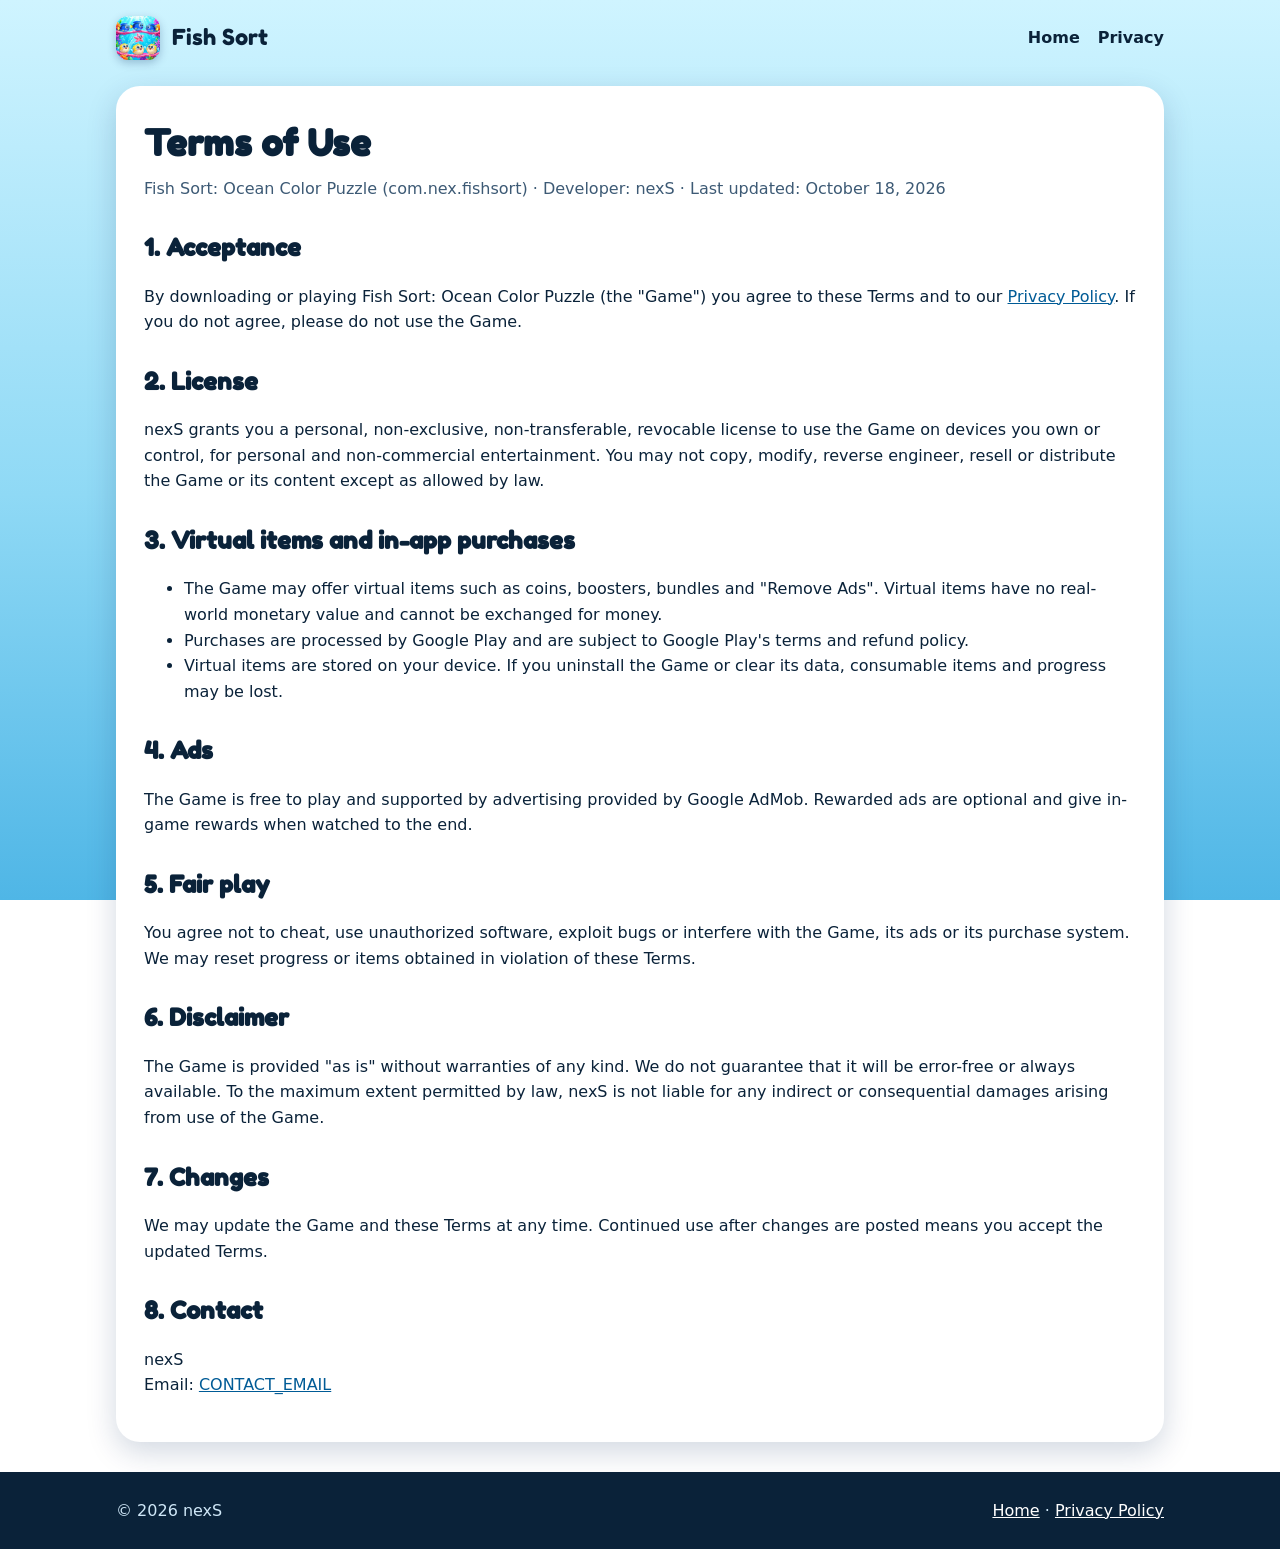
==== terms.html @ 39c9148c "Initial site: landing page, privacy policy, terms, app-ads.txt Co-Authored-By: Claude Opus 5.5 <nore" ====
<!doctype html>
<html lang="en">
<head>
<meta charset="utf-8">
<meta name="viewport" content="width=device-width, initial-scale=1">
<title>Terms of Use – Fish Sort</title>
<meta name="description" content="Terms of Use for Fish Sort: Ocean Color Puzzle by nexS.">
<link rel="icon" href="/favicon.png">
<link rel="stylesheet" href="/assets/site.css">
</head>
<body>
<div class="wrap">
  <header class="top">
    <a class="brand" href="/"><img src="/assets/icon.webp" alt="Fish Sort icon"><span>Fish Sort</span></a>
    <nav><a href="/">Home</a><a href="/privacy-policy">Privacy</a></nav>
  </header>

  <article class="doc">
    <h1>Terms of Use</h1>
    <p class="meta">Fish Sort: Ocean Color Puzzle (com.nex.fishsort) · Developer: nexS · Last updated: October 18, 2026</p>

    <h2>1. Acceptance</h2>
    <p>By downloading or playing Fish Sort: Ocean Color Puzzle (the "Game") you agree to these Terms and to our <a href="/privacy-policy">Privacy Policy</a>. If you do not agree, please do not use the Game.</p>

    <h2>2. License</h2>
    <p>nexS grants you a personal, non-exclusive, non-transferable, revocable license to use the Game on devices you own or control, for personal and non-commercial entertainment. You may not copy, modify, reverse engineer, resell or distribute the Game or its content except as allowed by law.</p>

    <h2>3. Virtual items and in-app purchases</h2>
    <ul>
      <li>The Game may offer virtual items such as coins, boosters, bundles and "Remove Ads". Virtual items have no real-world monetary value and cannot be exchanged for money.</li>
      <li>Purchases are processed by Google Play and are subject to Google Play's terms and refund policy.</li>
      <li>Virtual items are stored on your device. If you uninstall the Game or clear its data, consumable items and progress may be lost.</li>
    </ul>

    <h2>4. Ads</h2>
    <p>The Game is free to play and supported by advertising provided by Google AdMob. Rewarded ads are optional and give in-game rewards when watched to the end.</p>

    <h2>5. Fair play</h2>
    <p>You agree not to cheat, use unauthorized software, exploit bugs or interfere with the Game, its ads or its purchase system. We may reset progress or items obtained in violation of these Terms.</p>

    <h2>6. Disclaimer</h2>
    <p>The Game is provided "as is" without warranties of any kind. We do not guarantee that it will be error-free or always available. To the maximum extent permitted by law, nexS is not liable for any indirect or consequential damages arising from use of the Game.</p>

    <h2>7. Changes</h2>
    <p>We may update the Game and these Terms at any time. Continued use after changes are posted means you accept the updated Terms.</p>

    <h2>8. Contact</h2>
    <p>nexS<br>Email: <a href="mailto:CONTACT_EMAIL">CONTACT_EMAIL</a></p>
  </article>
</div>
<footer>
  <div class="wrap row">
    <div>© 2026 nexS</div>
    <div><a href="/">Home</a> · <a href="/privacy-policy">Privacy Policy</a></div>
  </div>
</footer>
</body>
</html>
---- assets/site.css ----
@font-face{font-family:"Fredoka One";src:url("fredoka.ttf") format("truetype");font-display:swap}
:root{
  --ocean:#005B96;--deep:#0A2239;--coral:#FF6F59;--aqua-top:#CFF4FF;--aqua-bot:#8FD9F5;
  --sand:#FFF8E7;--amber:#FFB800;--ink:#0A2239;--muted:#3d5a75;--card:#ffffff;
}
*{box-sizing:border-box}
html{scroll-behavior:smooth}
body{margin:0;font-family:"Nunito",system-ui,-apple-system,"Segoe UI",Roboto,Arial,sans-serif;color:var(--ink);
  background:linear-gradient(180deg,var(--aqua-top) 0%,var(--aqua-bot) 55%,#4fb6e6 100%);background-attachment:fixed;line-height:1.6}
a{color:var(--ocean)}
.wrap{max-width:1080px;margin:0 auto;padding:0 16px}
header.top{display:flex;align-items:center;justify-content:space-between;padding:16px 0}
.brand{display:flex;align-items:center;gap:12px;text-decoration:none;color:var(--deep)}
.brand img{width:44px;height:44px;border-radius:12px;box-shadow:0 3px 8px rgba(0,40,90,.25)}
.brand span{font-family:"Fredoka One",system-ui,sans-serif;font-size:22px}
nav a{margin-left:18px;text-decoration:none;font-weight:700;color:var(--deep)}
.hero{display:grid;grid-template-columns:1.1fr .9fr;gap:32px;align-items:center;padding:28px 0 40px}
.hero h1{font-family:"Fredoka One",system-ui,sans-serif;font-size:clamp(40px,7vw,72px);line-height:1.02;margin:0 0 10px;
  color:#fff;-webkit-text-stroke:2px var(--deep);text-shadow:0 6px 0 #003b6f}
.hero h1 em{font-style:normal;color:var(--amber)}
.hero p.lead{font-size:19px;color:var(--deep);max-width:520px;margin:0 0 22px}
.btn{display:inline-flex;align-items:center;gap:10px;background:var(--deep);color:#fff;text-decoration:none;border-radius:999px;
  padding:12px 22px;font-weight:800;box-shadow:0 5px 0 #000d1a;transition:transform .12s}
.btn:hover{transform:translateY(-2px)}
.btn svg{width:22px;height:22px}
.hero .art{border-radius:24px;overflow:hidden;box-shadow:0 18px 40px rgba(0,40,90,.3);border:6px solid #fff}
.hero .art img{display:block;width:100%;height:auto}
section{padding:36px 0}
h2{font-family:"Fredoka One",system-ui,sans-serif;font-size:34px;margin:0 0 18px;color:var(--deep)}
.features{display:grid;grid-template-columns:repeat(3,1fr);gap:16px}
.card{background:var(--sand);border-radius:20px;padding:20px;box-shadow:0 6px 0 rgba(0,59,111,.18)}
.card h3{margin:0 0 6px;font-size:19px}
.card p{margin:0;color:var(--muted)}
.shots{display:flex;gap:14px;overflow-x:auto;padding:6px 2px 16px;scroll-snap-type:x mandatory}
.shots img{flex:0 0 auto;width:220px;height:auto;border-radius:18px;scroll-snap-align:start;box-shadow:0 8px 20px rgba(0,40,90,.25)}
footer{background:var(--deep);color:#cfe7f7;padding:26px 0;margin-top:30px}
footer a{color:#fff}
footer .row{display:flex;flex-wrap:wrap;gap:12px 24px;justify-content:space-between;align-items:center}
/* policy pages */
.doc{background:#fff;border-radius:24px;padding:28px;margin:10px 0 30px;box-shadow:0 10px 30px rgba(0,40,90,.18)}
.doc h1{font-family:"Fredoka One",system-ui,sans-serif;font-size:36px;margin:0 0 4px}
.doc h2{font-size:24px;margin:28px 0 8px}
.doc .meta{color:var(--muted);margin:0 0 18px}
.doc table{border-collapse:collapse;width:100%;margin:8px 0}
.doc th,.doc td{border:1px solid #d6e6f2;padding:8px 10px;text-align:left;vertical-align:top;font-size:15px}
.doc th{background:#eef7fd}
@media (max-width:820px){
  .hero{grid-template-columns:1fr}
  .features{grid-template-columns:1fr}
  nav a{margin-left:10px;font-size:14px}
  nav a[href='#features']{display:none}
  .brand span{font-size:19px}
  .doc{padding:20px}
  .doc table{display:block;overflow-x:auto}
}
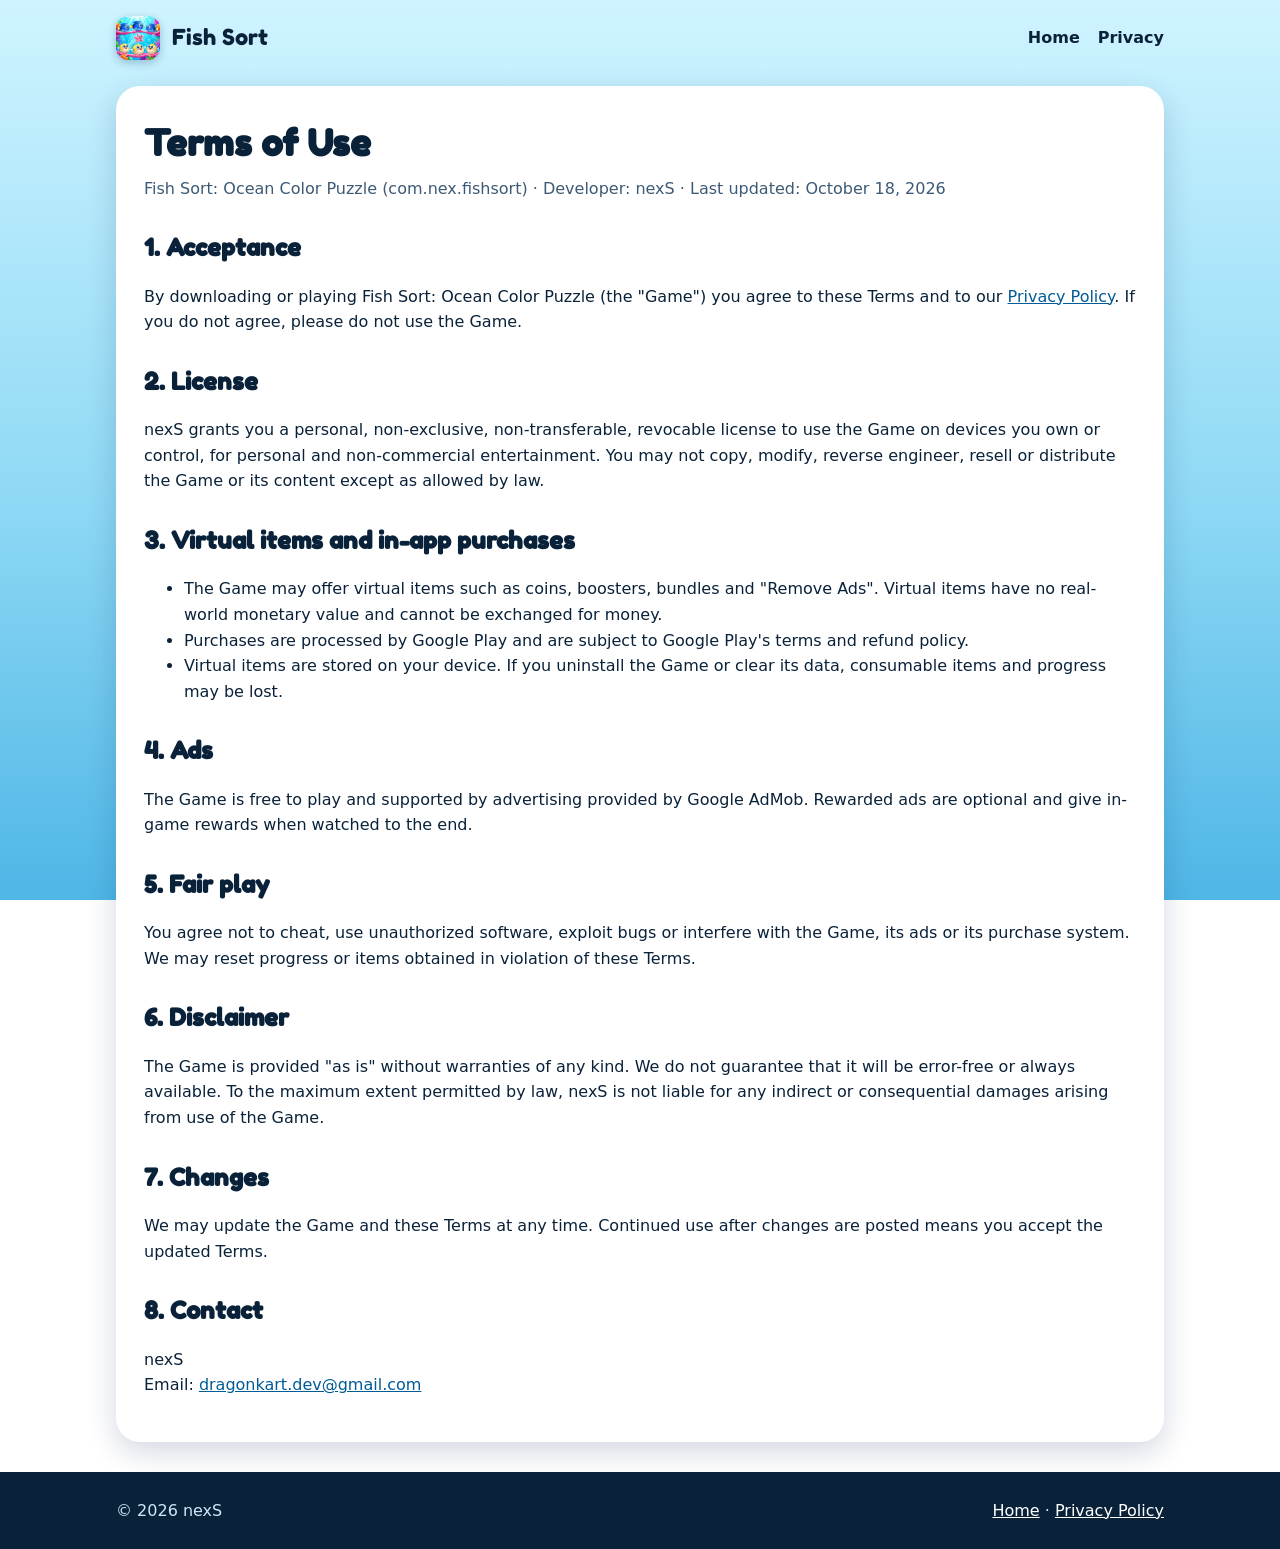
==== commit 4a3528d2: "Update contact email in terms.html" ====
--- a/terms.html
+++ b/terms.html
@@ -45,7 +45,7 @@
     <p>We may update the Game and these Terms at any time. Continued use after changes are posted means you accept the updated Terms.</p>
 
     <h2>8. Contact</h2>
-    <p>nexS<br>Email: <a href="mailto:CONTACT_EMAIL">CONTACT_EMAIL</a></p>
+    <p>nexS<br>Email: <a href="mailto:dragonkart.dev@gmail.com">dragonkart.dev@gmail.com</a></p>
   </article>
 </div>
 <footer>
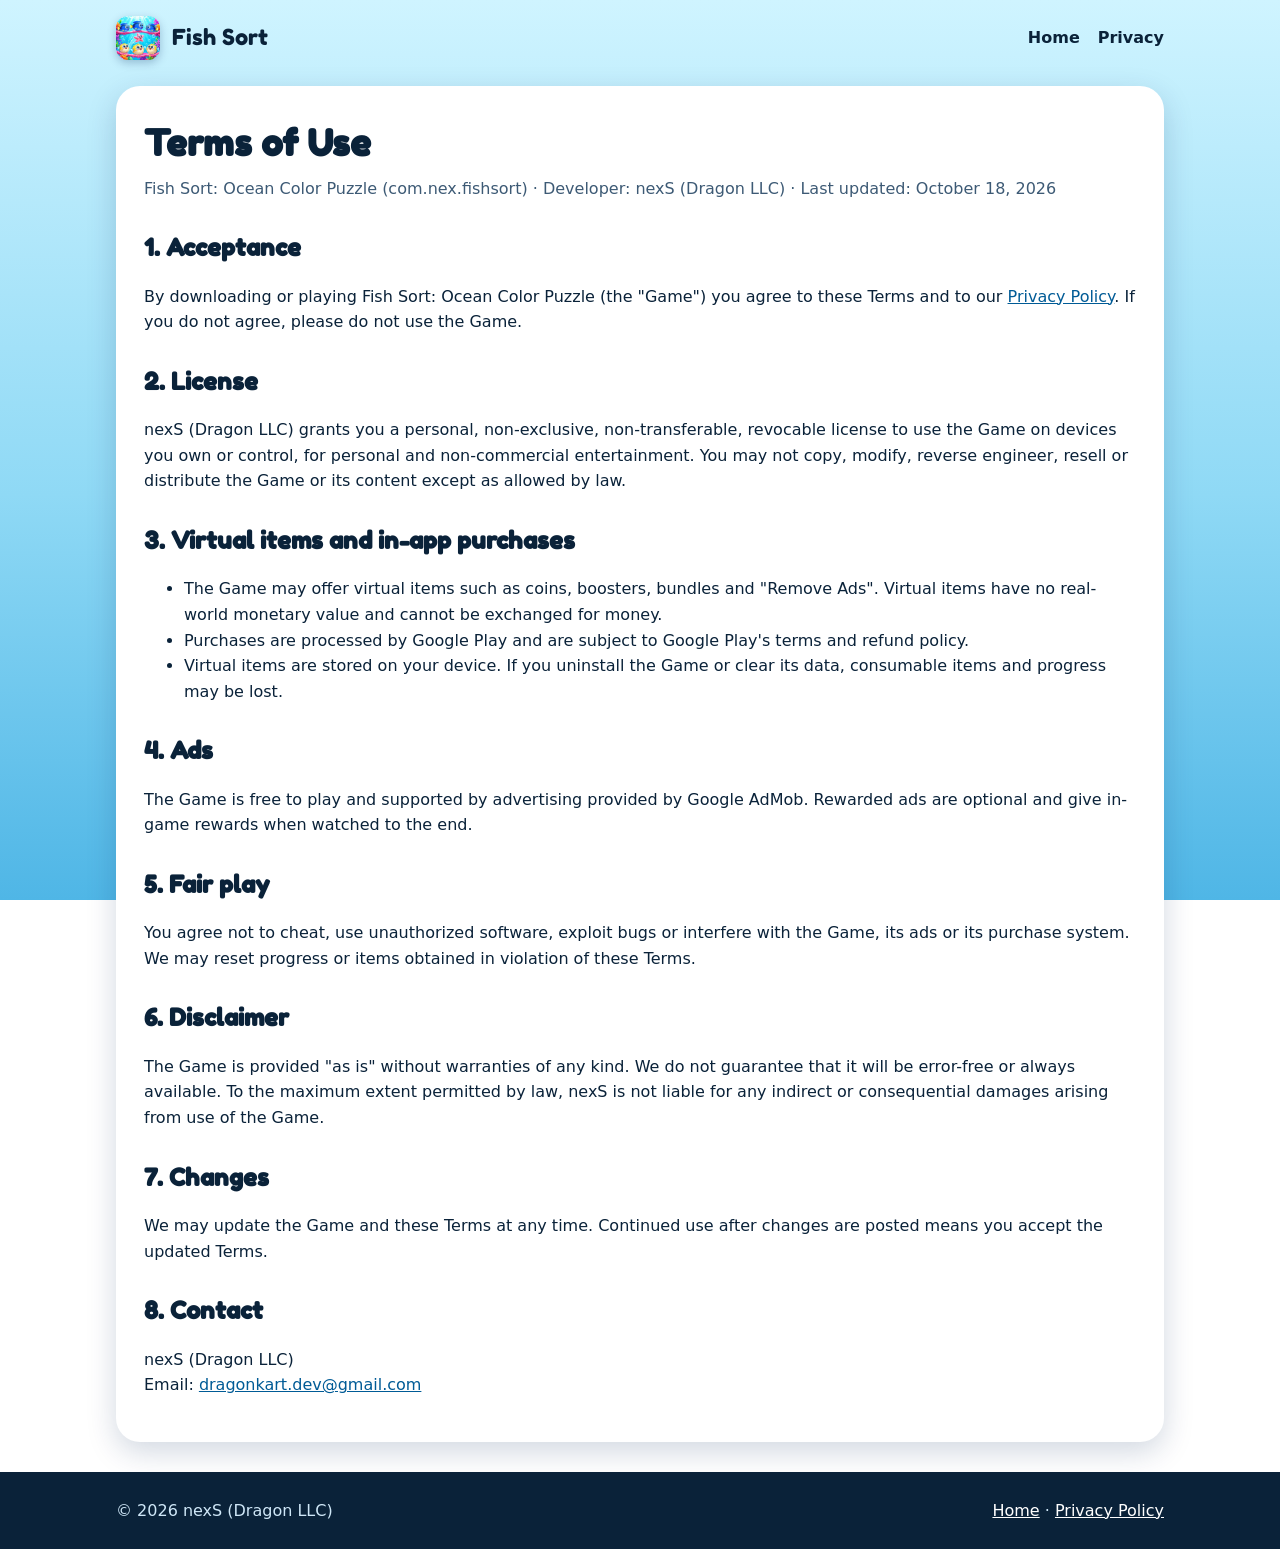
==== commit a27ac68f: "Update terms.html" ====
--- a/terms.html
+++ b/terms.html
@@ -17,13 +17,13 @@
 
   <article class="doc">
     <h1>Terms of Use</h1>
-    <p class="meta">Fish Sort: Ocean Color Puzzle (com.nex.fishsort) · Developer: nexS · Last updated: October 18, 2026</p>
+    <p class="meta">Fish Sort: Ocean Color Puzzle (com.nex.fishsort) · Developer: nexS (Dragon LLC) · Last updated: October 18, 2026</p>
 
     <h2>1. Acceptance</h2>
     <p>By downloading or playing Fish Sort: Ocean Color Puzzle (the "Game") you agree to these Terms and to our <a href="/privacy-policy">Privacy Policy</a>. If you do not agree, please do not use the Game.</p>
 
     <h2>2. License</h2>
-    <p>nexS grants you a personal, non-exclusive, non-transferable, revocable license to use the Game on devices you own or control, for personal and non-commercial entertainment. You may not copy, modify, reverse engineer, resell or distribute the Game or its content except as allowed by law.</p>
+    <p>nexS (Dragon LLC) grants you a personal, non-exclusive, non-transferable, revocable license to use the Game on devices you own or control, for personal and non-commercial entertainment. You may not copy, modify, reverse engineer, resell or distribute the Game or its content except as allowed by law.</p>
 
     <h2>3. Virtual items and in-app purchases</h2>
     <ul>
@@ -45,12 +45,12 @@
     <p>We may update the Game and these Terms at any time. Continued use after changes are posted means you accept the updated Terms.</p>
 
     <h2>8. Contact</h2>
-    <p>nexS<br>Email: <a href="mailto:dragonkart.dev@gmail.com">dragonkart.dev@gmail.com</a></p>
+    <p>nexS (Dragon LLC)<br>Email: <a href="mailto:dragonkart.dev@gmail.com">dragonkart.dev@gmail.com</a></p>
   </article>
 </div>
 <footer>
   <div class="wrap row">
-    <div>© 2026 nexS</div>
+    <div>© 2026 nexS (Dragon LLC)</div>
     <div><a href="/">Home</a> · <a href="/privacy-policy">Privacy Policy</a></div>
   </div>
 </footer>
